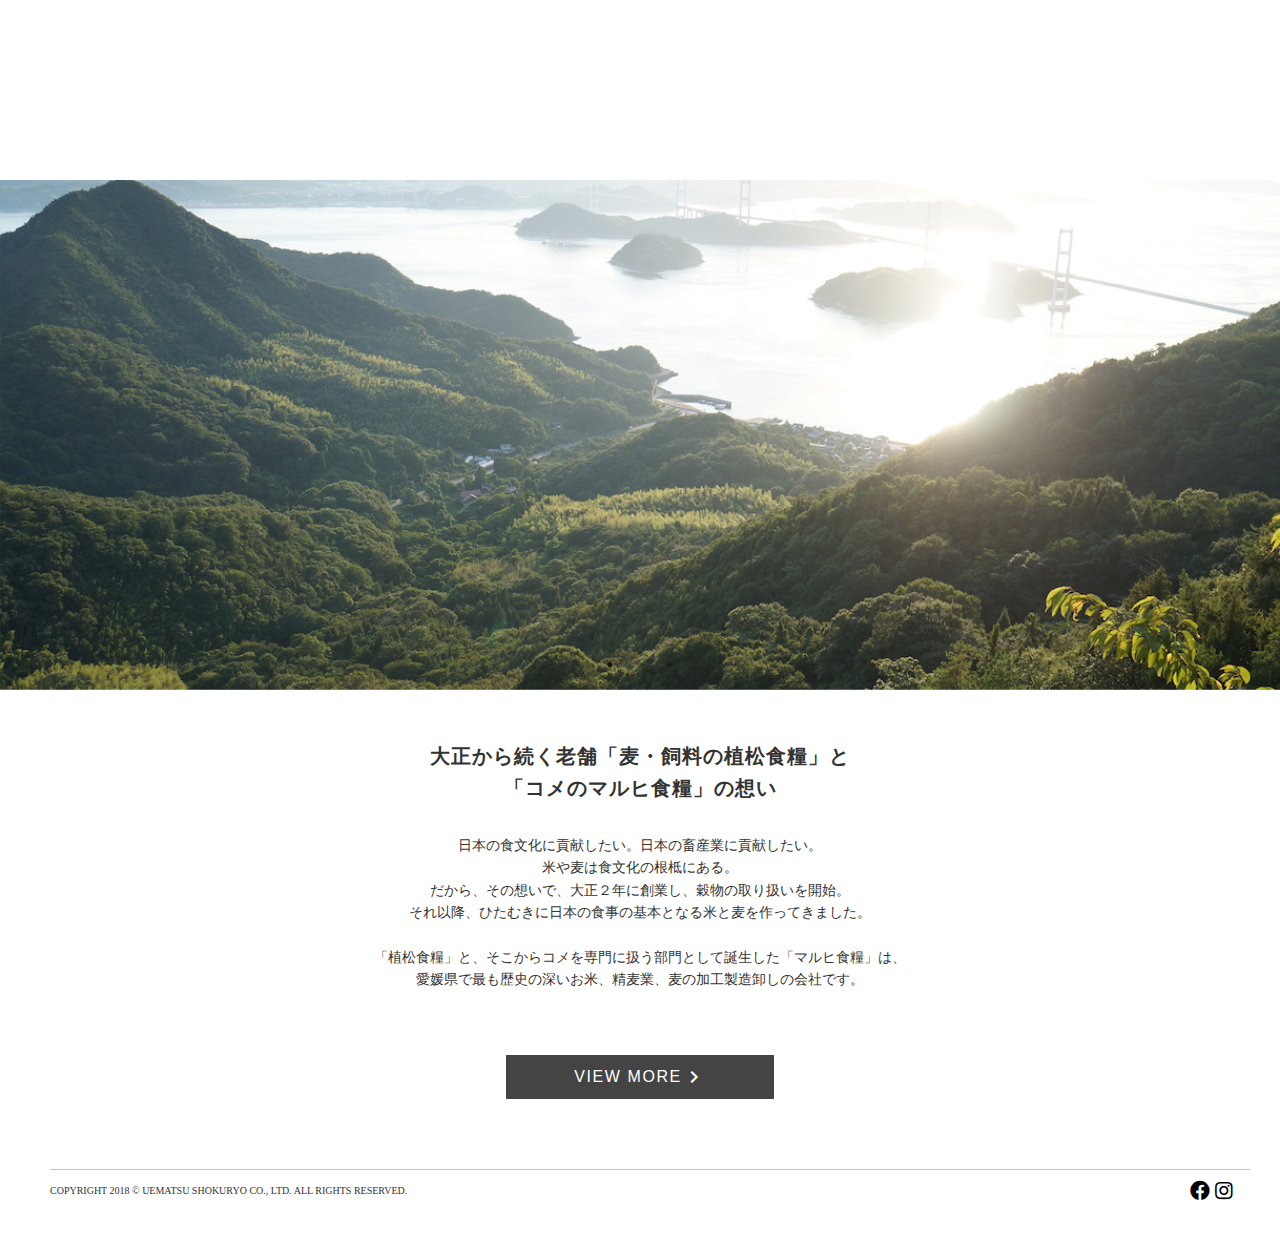
==== index.html @ a01ff2e7 "ue3" ====
<!DOCTYPE html>
<html lang="ja">
<head>
  <meta charset="UTF-8">
  <!-- <meta name="viewport" content="width=device-width, initial-scale=1.0"> -->
  <meta http-equiv="X-UA-Compatible" content="ie=edge">
  <title>植松食糧TOP</title>
  <link rel="stylesheet" href="https://use.fontawesome.com/releases/v5.1.0/css/all.css">
  <link href="https://fonts.googleapis.com/icon?family=Material+Icons" rel="stylesheet">
  <link rel="stylesheet" href="css/slick.css">
  <link rel="stylesheet" href="css/slick-theme.css">
  <link rel="stylesheet" href="css/reset.css">
  <link rel="stylesheet" href="css/style.css">
</head>
<body>
      <header>
        <div class="container">
              <h1>
                    <a href="./index.html"><img src="./img/logo.png" alt="植松食糧ロゴ"></a>
              </h1>
          <nav>
            <a href="./concept.html">コンセプト</a> / <a href="./products.html">製品紹介</a> / <a href="./history.html">ヒストリー</a> /<br><a href="./factory.html">工場紹介</a> / <a href="./access.html">アクセス</a> / <a href="./company.html">会社概要</a> /
            <!-- <br> 問い合わせ / スペシャル / -->
          </nav>
        </div>
  </header>

  <!-- <figure>
    <img src="./img/main01.jpg" alt="植松食糧TOP">
  </figure> -->

  <div class="slider">
    <div class="slide1 slidecommon"></div>
    <div class="slide2 slidecommon"></div>
    <div class="slide3 slidecommon"></div>
  </div>

  <section id="alltext">
    <div class="omoi">
    <h2>
      大正から続く老舗「麦・飼料の植松食糧」と<br>「コメのマルヒ食糧」の想い
    </h2>
    </div>
    <p class="text01">
      日本の食文化に貢献したい。日本の畜産業に貢献したい。<br>
      米や麦は食文化の根柢にある。<br>
      だから、その想いで、大正２年に創業し、穀物の取り扱いを開始。<br>
      それ以降、ひたむきに日本の食事の基本となる米と麦を作ってきました。<br><br>

      「植松食糧」と、そこからコメを専門に扱う部門として誕生した「マルヒ食糧」は、<br>
      愛媛県で最も歴史の深いお米、精麦業、麦の加工製造卸しの会社です。<br>
    </p>
        <p class="btn"><a href="./concept.html">VIEW MORE<i class="material-icons">chevron_right</i></a></p>
  </section>

  <footer>
    <p>COPYRIGHT 2018 &copy; UEMATSU SHOKURYO CO., LTD. ALL RIGHTS RESERVED.</p>
    <nav>
    <ul class="footer-nav-sns">
        <li><a href="#"><i class="fab fa-facebook"></i></a>
        <a href="#"><i class="fab fa-instagram"></i></a></li>
    </ul>
</nav>

  </footer>

  <div id="overlay">
  </div>

  <script src="js/jquery-3.3.1.min.js"></script>
  <script src="js/slick.min.js"></script>
  <script src="js/main.js"></script>


</body>
</html>
---- css/style.css ----
/* 目次作る */


/* 1 Reset --------------------- */

/* 2 Font ---------------------- */
body{
    font-size: 14px;
    line-height: 1.6;
    font-weight: normal;
    color: #333;
    /* 游明朝体 */
    font-family: "游明朝体", "Yu Mincho", YuMincho, "ヒラギノ明朝 Pro", "Hiragino Mincho Pro", "MS P明朝", "MS PMincho", serif;
    background-color: #fff;
}

/* 3 Link ---------------------- */
a:link, a:visited{
    color:#000;
    text-decoration: none;
}
a:hover, a:active{
    color: #ccc;
    text-decoration: none;
}

/* 4 header ---------------------------- */
header{
    width: 100%;
    /* position: relative; /* 相対配置 親の基点 */
    opacity: 0;
  animation-name: fade-in;
  animation-duration: 2s;
  animation-delay: .5s;
  animation-timing-function: ease-out;
  animation-iteration-count: 1;
  animation-fill-mode: forwards;
    /* opacity: 1; */
    overflow: hidden;
    z-index: 2;

}

header .container{
    width: 1140px;
    height: 130px;
    margin: 0 auto;
    margin-left: 150px;
    margin-bottom: 30px;
    /* display: flex; */
}

header h1{
    margin-top: 20px;
    margin-bottom: 30px;
}

header h1 img{
    /* width: 60px; */
    height: auto;
}

header nav{
    font-size: 15px;
    letter-spacing: 1px;
}


/* 5 slider ---------------------- */

.slider{
    width: 100%;
    height: 510px;
    /* position: absolute; */
    /* left: 0;
    top: 200px; */
}

.slick-track{
  height:510px;
}

.slide1{
  background: url(../img/main01.jpg) top center no-repeat;
  background-size: cover; /* 背景画像の拡大縮小 */
}

.slide2{
  background: url(../img/main02.jpg) center center no-repeat;
  background-size: cover; /* 背景画像の拡大縮小 */
}

.slide3{
  background: url(../img/main03.jpg) center center no-repeat;
  background-size: cover; /* 背景画像の拡大縮小 */
}

.slide4{
  background: url(../img/concept_main01.jpg) center center no-repeat;
  background-size: cover; /* 背景画像の拡大縮小 */
}

.slide5{
  background: url(../img/concept_main02.jpg) center center no-repeat;
  background-size: cover; /* 背景画像の拡大縮小 */
}

.slide6{
  background: url(../img/concept_main03.jpg) center center no-repeat;
  background-size: cover; /* 背景画像の拡大縮小 */
}

.slide7{
  background: url(../img/products_main01.jpg) center center no-repeat;
  background-size: cover; /* 背景画像の拡大縮小 */
}

.slide8{
  background: url(../img/products_main02.jpg) center center no-repeat;
  background-size: cover; /* 背景画像の拡大縮小 */
}

.slide9{
  background: url(../img/products_main03.jpg) center center no-repeat;
  background-size: cover; /* 背景画像の拡大縮小 */
}

.slide10{
  background: url(../img/history_main01.jpg) center center no-repeat;
  background-size: cover; /* 背景画像の拡大縮小 */
}

.slide11{
  background: url(../img/history_main02.jpg) center center no-repeat;
  background-size: cover; /* 背景画像の拡大縮小 */
}

.slide12{
  background: url(../img/history_main03.jpg) center center no-repeat;
  background-size: cover; /* 背景画像の拡大縮小 */
}

.slide13{
  background: url(../img/factory_main01.jpg) center center no-repeat;
  background-size: cover; /* 背景画像の拡大縮小 */
}

.slide14{
  background: url(../img/factory_main02.jpg) center center no-repeat;
  background-size: cover; /* 背景画像の拡大縮小 */
}

.slide15{
  background: url(../img/factory_main03.jpg) center center no-repeat;
  background-size: cover; /* 背景画像の拡大縮小 */
}

.slide16{
  background: url(../img/factory_main01.jpg) center center no-repeat;
  background-size: cover; /* 背景画像の拡大縮小 */
}

.slide17{
  background: url(../img/factory_main02.jpg) center center no-repeat;
  background-size: cover; /* 背景画像の拡大縮小 */
}

.slide18{
  background: url(../img/factory_main03.jpg) center center no-repeat;
  background-size: cover; /* 背景画像の拡大縮小 */
}


.slide19{
  background: url(../img/company_main01.jpg) center center no-repeat;
  background-size: cover; /* 背景画像の拡大縮小 */
}

.slide20{
  background: url(../img/company_main02.jpg) center center no-repeat;
  background-size: cover; /* 背景画像の拡大縮小 */
}

.slide21{
  background: url(../img/company_main03.jpg) center center no-repeat;
  background-size: cover; /* 背景画像の拡大縮小 */
}



/*  title ---------------------- */

.title{
    margin-top: 50px;
    font-size: 15px;
    margin-left: 150px;
}

.company_title{
    /* margin-top: 50px; */
    font-size: 15px;
    margin-left: 150px;
}

/*  fade-in ---------------------- */

.fade-in{
    animation-name: fade-in;
    animation-duration: 3s;
    animation-fill-mode: forwards;
    animation-timing-function: ease;
    animation-iteration-count: 1;
}

.fade-in2{
    animation-name: fade-in;
    animation-duration: 7s;
    animation-fill-mode: forwards;
    animation-timing-function: ease;
    animation-iteration-count: 1;
}

@keyframes fade-in {
    0%{
        opacity: 0;
    }
    100%{
        opacity: 1;
    }
}



/* 6 top_text ---------------------- */

#alltext{
    text-align: center;
    margin-top: 50px;
    margin-bottom: 40px;
    clear:both; /* float解除 */

}

#alltext h2{
  font-size: 20px;
  margin-top: 20px;
  margin-bottom: 30px;
  font-weight: bold;
  letter-spacing: 1px;

}

.text01{
      /* 游ゴシック体 */
      font-family: "游ゴシック体", "Yu Gothic", YuGothic, "ヒラギノ角ゴ Pro", "Hiragino Kaku Gothic Pro", "メイリオ", Meiryo, "MS Pゴシック", "MS PGothic", sans-serif;
      margin-bottom: 20px;
}

.btn{
    width: 268px;
    height: 44px;
    margin: 64px auto 0;
    margin-bottom: 70px;
}
.btn a{
    display: block;
    width: 268px;
    height: 44px;
    background-color: rgba(68,68,68,1);
    font-family: 'Montserrat',sans-serif;
    font-size: 16px;
    color: #FFF;
    letter-spacing: 0.1rem;
    line-height: 2.8;
    transition: all 1s ease-out;
}
.btn a:hover{
    background-color: rgba(255,68,68,0.6);
}
.btn a i{
    transform: translate(0,7px);
    transition: all 1s ease-out;
}
.btn a:hover i{
    transform: translate(30px,7px);
}

/* 7 concept ---------------------- */

#concept_container{
  display: flex;
  justify-content: space-between;
}

#concept_ja{
  width: 500px;
  margin-left: 150px;
  margin-right: 100px;
}

#concept_ja h2{
  /* font-weight: bold; */
  font-size: 25px;
  margin-top: 10px;
  margin-bottom: 0px;
}

#concept_ja .midashi{
  margin-bottom: 25px;
  font-weight: bold;
  font-size: 17px;
}

#concept_ja p span{
      display: block;
      /* margin-left: 7em; */
}

#concept_en{
  width: 450px;
  margin-right: 50px;
  font-size: 10px;
}

#concept_en h2{
  font-size: 15px;
  margin-bottom: 10px;
}

#concept_en figure{
  margin-top: 20px;
}

/* 8 products ---------------------- */


#products_container{
      display: flex;
      justify-content: space-between;
      /* width:1000px;
      height: 100%;
      margin: auto; */
    }

#products_uematsu{
      width: 450px;
      margin-left: 150px;
      font-size: 12px;
    }

#products_uematsu h2{
      margin-top: 10px;
      margin-bottom: 10px;
      font-weight: bold;
}

#products_uematsu ul li{
      margin-left: 1em;
}


#products_uematsu ul li span{
      display: block;
      margin-left: 5em;
}

#products_uematsu ul li span.shokuyo{
      /* display: block; */
      margin-left: 8em;
}

#products_maruhi{
      width: 450px;
      margin-right: 100px;
      font-size: 12px;
      border-left: 1px #c3c4c5 solid;
      padding-left: 70px;
    }

#products_maruhi h2{
  margin-top: 10px;
  margin-bottom: 10px;
  font-weight: bold;
}

#products_maruhi ul li{
      margin-left: 1em;
}


#products_maruhi ul li span{
      display: block;
      margin-left: 5em;
}


    /* 9 history ---------------------- */

#history{
    text-align: center;
    margin-top: 50px;
    margin-bottom: 100px;
    clear:both; /* float解除 */

}

#history h2{
  font-size: 20px;
  margin-top: 20px;
  margin-bottom: 20px;
  font-weight: bold;
  letter-spacing: 5px;
}

#history dl{
    margin-left: 100px;
    margin-right: 100px;
    margin-bottom: 100px;
    border-top: 1px solid #ccc;
    letter-spacing: 0.5px;
    }

#history dt{
  float: left;
  clear: left;
  font-weight: bold;
  margin-right: 0.5em;
  margin-top: 10px;
  margin-bottom: 10px;
  width: 120px;
  padding: 10px 10px 0 10px;
  /* border-bottom: 1px solid #ccc; */
}

#history dd{
  float: left ;
  margin-left: 60px ;
  margin-top: 10px;
  margin-bottom: 10px;
  margin-right: 0.5em;
  text-align: left;
  padding: 10px 10px 0 10px;
}

/* 8 factory ---------------------- */



#factory{
      width: 450px;
      margin-left: 150px;
      font-size: 12px;
    }

#factory h2{
      margin-top: 10px;
      margin-bottom: 10px;
      font-weight: bold;
}

#factory .factorytext{
      margin-top: 20px;
}


/* 9 company ---------------------- */


#company_container{
      display: flex;
      justify-content: space-between;
    }

#company_information{
      width: 450px;
      margin-left: 150px;
      font-size: 12px;
      margin-right: 40px;
    }

#company_information .company_title{
      /* margin-top: 50px; */
      font-size: 15px;
      margin-left: 0;
}

#company_information h2{
      margin-top: 10px;
      margin-bottom: 10px;
      font-weight: bold;
}

#company_information ul li{
      margin-left: 1em;
}


#company_information ul li span{
      display: block;
      margin-left: 7em;
}


#company_saiyo{
      width: 450px;
      margin-right: 100px;
      font-size: 12px;
      border-left: 1px #c3c4c5 solid;
      padding-left: 70px;

    }

#company_saiyo .company_title{
      /* margin-top: 50px; */
      font-size: 15px;
      margin-left: 0;
    }

#company_saiyo h2{
  margin-top: 10px;
  margin-bottom: 10px;
  font-weight: bold;
}

/*  footer ---------------------- */

.googlemap{
    width: 100%;
    height: 510px;
    left: 0;
    top: 200px;
}

.googlemap iframe{
  width: 100%;
  height: 510px;

}

/*  footer ---------------------- */

footer{
    align-items: center;
    font-size: 10px;
    border-top: 1px solid ;
    border-color:#c3c4c5;
    padding-top: 5px;
    display: flex;
      justify-content:space-between;
    margin-top: 50px;
    margin-left: 50px;
    margin-right: 30px;
    margin-bottom: 30px;


}

.footer-nav-sns{
    font-size: 20px;
    width: 60px;
    margin: 0 auto;
    display: flex;
    justify-content: space-between;
}
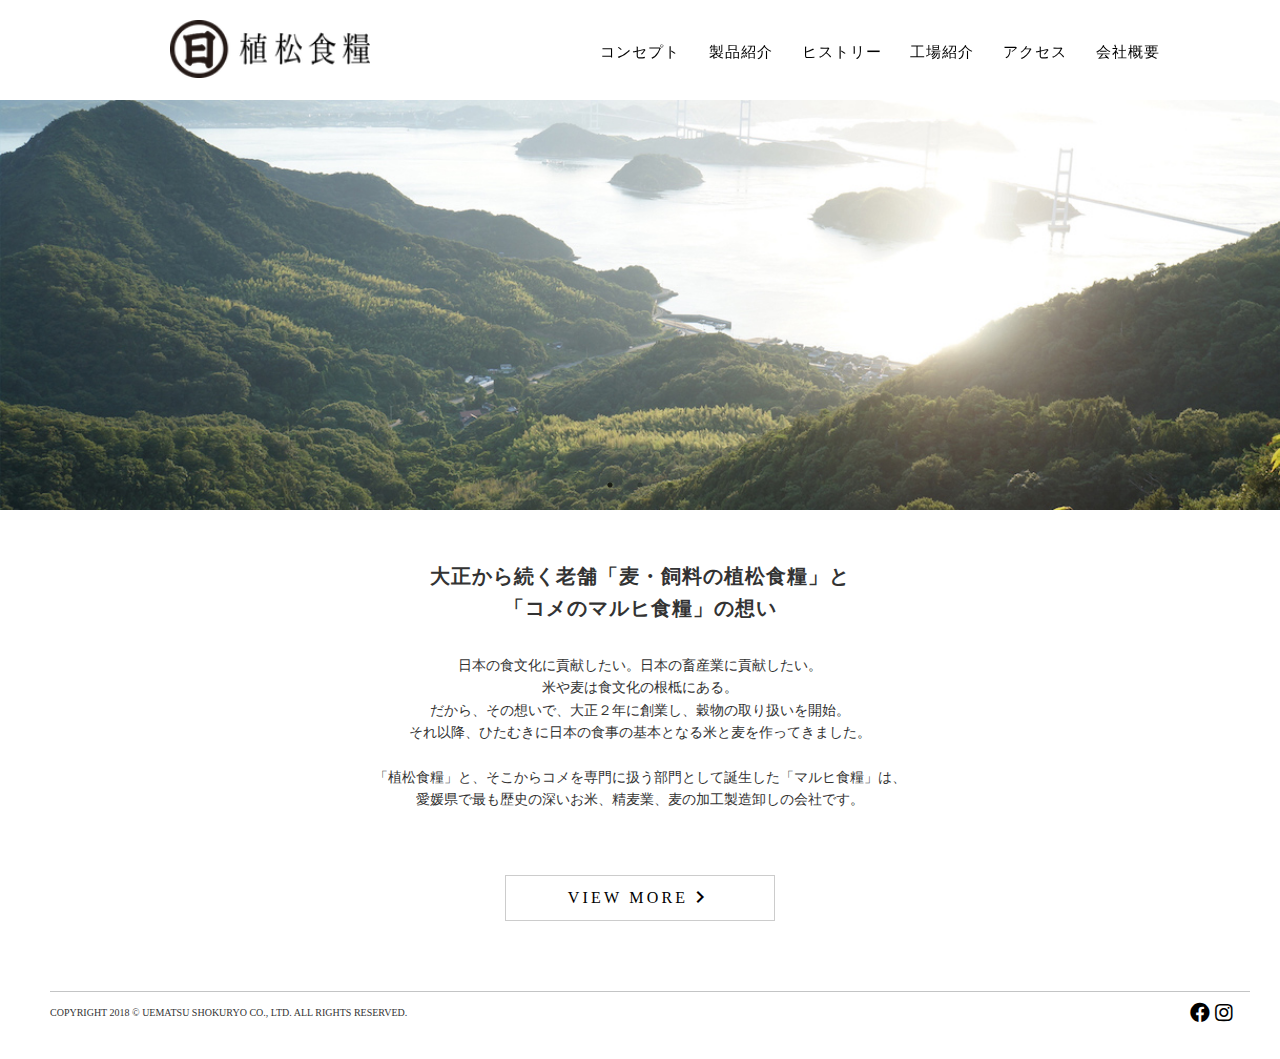
==== commit a82f67bb: "su" ====
--- a/index.html
+++ b/index.html
@@ -13,17 +13,56 @@
   <link rel="stylesheet" href="css/style.css">
 </head>
 <body>
-      <header>
+
+  <!-- loader -->
+<!-- <div class="loader-cotainer">
+    <div class="sk-circle">
+      <div class="sk-circle1 sk-child"></div>
+      <div class="sk-circle2 sk-child"></div>
+      <div class="sk-circle3 sk-child"></div>
+      <div class="sk-circle4 sk-child"></div>
+      <div class="sk-circle5 sk-child"></div>
+      <div class="sk-circle6 sk-child"></div>
+      <div class="sk-circle7 sk-child"></div>
+      <div class="sk-circle8 sk-child"></div>
+      <div class="sk-circle9 sk-child"></div>
+      <div class="sk-circle10 sk-child"></div>
+      <div class="sk-circle11 sk-child"></div>
+      <div class="sk-circle12 sk-child"></div>
+    </div>
+</div> -->
+
+<!-- loader -->
+
+      <!-- <header>
         <div class="container">
               <h1>
                     <a href="./index.html"><img src="./img/logo.png" alt="植松食糧ロゴ"></a>
               </h1>
           <nav>
             <a href="./concept.html">コンセプト</a> / <a href="./products.html">製品紹介</a> / <a href="./history.html">ヒストリー</a> /<br><a href="./factory.html">工場紹介</a> / <a href="./access.html">アクセス</a> / <a href="./company.html">会社概要</a> /
-            <!-- <br> 問い合わせ / スペシャル / -->
           </nav>
         </div>
-  </header>
+  </header> -->
+
+  <header>
+        <nav>
+          <div class="container">
+          <h1>
+            <a href="./index.html"><img src="./img/logo.png" alt="植松食糧ロゴ"></a>
+          </h1>
+          <ul>
+            <li><a href="./concept.html">コンセプト</a></li>
+            <li><a href="./products.html">製品紹介</a></li>
+            <li><a href="./history.html">ヒストリー</a></li>
+            <li><a href="./factory.html">工場紹介</a></li>
+            <li><a href="./access.html">アクセス</a></li>
+            <li><a href="./company.html">会社概要</a></li>
+          </ul>
+        <!-- <br> 問い合わせ / スペシャル / -->
+        </div>
+      </nav>
+</header>
 
   <!-- <figure>
     <img src="./img/main01.jpg" alt="植松食糧TOP">
@@ -36,11 +75,9 @@
   </div>
 
   <section id="alltext">
-    <div class="omoi">
     <h2>
       大正から続く老舗「麦・飼料の植松食糧」と<br>「コメのマルヒ食糧」の想い
     </h2>
-    </div>
     <p class="text01">
       日本の食文化に貢献したい。日本の畜産業に貢献したい。<br>
       米や麦は食文化の根柢にある。<br>
@@ -52,6 +89,28 @@
     </p>
         <p class="btn"><a href="./concept.html">VIEW MORE<i class="material-icons">chevron_right</i></a></p>
   </section>
+
+
+  <!-- <div class="container">
+    <ul>
+      <li>
+        <figure>
+          <img src="./img/pickup01.jpg" alt="">
+        </figure>
+      </li>
+      <li>
+        <figure>
+          <img src="./img/pickup02.jpg" alt="">
+        </figure>
+      </li>
+      <li>
+        <figure>
+          <img src="./img/pickup03.jpg" alt="">
+        </figure>
+      </li>
+    </ul>
+
+  </div> -->
 
   <footer>
     <p>COPYRIGHT 2018 &copy; UEMATSU SHOKURYO CO., LTD. ALL RIGHTS RESERVED.</p>
--- a/css/style.css
+++ b/css/style.css
@@ -27,8 +27,13 @@
 /* 4 header ---------------------------- */
 header{
     width: 100%;
+    height: 100px;
+    position: fixed;
+    z-index: 3;
+    background: rgba(255, 255, 255, 0.5);
+
     /* position: relative; /* 相対配置 親の基点 */
-    opacity: 0;
+    /* opacity: 0;
   animation-name: fade-in;
   animation-duration: 2s;
   animation-delay: .5s;
@@ -36,33 +41,69 @@
   animation-iteration-count: 1;
   animation-fill-mode: forwards;
     /* opacity: 1; */
-    overflow: hidden;
-    z-index: 2;
+    /* overflow: hidden;
+    z-index: 2; */
 
 }
 
 header .container{
-    width: 1140px;
-    height: 130px;
+    width: 1240px;
+    height: 100px;
     margin: 0 auto;
-    margin-left: 150px;
-    margin-bottom: 30px;
-    /* display: flex; */
-}
-
-header h1{
+    display: flex;
+}
+
+header nav .container h1{
     margin-top: 20px;
     margin-bottom: 30px;
-}
-
-header h1 img{
-    /* width: 60px; */
+    margin-left: 150px
+}
+
+header nav .container h1:hover{
+    opacity: 0.5;
+    transition: all 0.5s ease-out;
+    transition: all 0.5s ease-in;
+}
+
+header nav .container h1 img{
+    width: 200px;
     height: auto;
 }
 
-header nav{
+header nav .container ul{
+    width: 560px;
+    height: 64px;
     font-size: 15px;
     letter-spacing: 1px;
+    display: flex;
+    justify-content: space-between;
+    margin-left: auto;
+    margin-top: 40px;
+    padding: 0 100px;
+}
+
+header nav ul li a{
+  transition: all 0.5s ease-out;
+}
+
+header nav ul li.current a{
+    box-sizing: border-box; /* padding と borderがwidthとheightに含まれる */
+    border-bottom: 2px #CCC solid;
+    color: #CCC;
+}
+
+
+
+    /* opacity: 0; */
+  /* animation-name: fade-in;
+  animation-duration: 2s;
+  animation-delay: .5s;
+  animation-timing-function: ease-out;
+  animation-iteration-count: 1;
+  animation-fill-mode: forwards; */
+    /* opacity: 1; */
+    /* overflow: hidden;
+    z-index: 2; */
 }
 
 
@@ -71,6 +112,21 @@
 .slider{
     width: 100%;
     height: 510px;
+    overflow: hidden;
+    position: relative;
+    opacity: 0;
+    animation-name: fade-in;
+    animation-duration: 2s;
+    animation-delay: .5s;
+    animation-timing-function: ease-out;
+    animation-iteration-count: 1;
+    animation-fill-mode: forwards;
+    /* opacity: 1; */
+    overflow: hidden;
+    z-index: 2;
+    top: 100px;
+
+
     /* position: absolute; */
     /* left: 0;
     top: 200px; */
@@ -78,6 +134,9 @@
 
 .slick-track{
   height:510px;
+  top: 100px;
+  z-index: 2;
+
 }
 
 .slide1{
@@ -186,6 +245,139 @@
   background-size: cover; /* 背景画像の拡大縮小 */
 }
 
+
+
+/* loader ------------------------------*/
+/* .loader-cotainer{
+    width: 40px;
+    height: 40px;
+    position: absolute;
+    left: calc(50% - 20px);
+    top: 400px;
+    z-index: 1;
+}
+.sk-circle {
+  margin: 0 auto;
+  width: 40px;
+  height: 40px;
+  position: relative;
+}
+.sk-circle .sk-child {
+  width: 100%;
+  height: 100%;
+  position: absolute;
+  left: 0;
+  top: 0;
+}
+.sk-circle .sk-child:before {
+  content: '';
+  display: block;
+  margin: 0 auto;
+  width: 15%;
+  height: 15%;
+  background-color: #333;
+  border-radius: 100%;
+  -webkit-animation: sk-circleBounceDelay 1.2s infinite ease-in-out both;
+          animation: sk-circleBounceDelay 1.2s infinite ease-in-out both;
+}
+.sk-circle .sk-circle2 {
+  -webkit-transform: rotate(30deg);
+      -ms-transform: rotate(30deg);
+          transform: rotate(30deg); }
+.sk-circle .sk-circle3 {
+  -webkit-transform: rotate(60deg);
+      -ms-transform: rotate(60deg);
+          transform: rotate(60deg); }
+.sk-circle .sk-circle4 {
+  -webkit-transform: rotate(90deg);
+      -ms-transform: rotate(90deg);
+          transform: rotate(90deg); }
+.sk-circle .sk-circle5 {
+  -webkit-transform: rotate(120deg);
+      -ms-transform: rotate(120deg);
+          transform: rotate(120deg); }
+.sk-circle .sk-circle6 {
+  -webkit-transform: rotate(150deg);
+      -ms-transform: rotate(150deg);
+          transform: rotate(150deg); }
+.sk-circle .sk-circle7 {
+  -webkit-transform: rotate(180deg);
+      -ms-transform: rotate(180deg);
+          transform: rotate(180deg); }
+.sk-circle .sk-circle8 {
+  -webkit-transform: rotate(210deg);
+      -ms-transform: rotate(210deg);
+          transform: rotate(210deg); }
+.sk-circle .sk-circle9 {
+  -webkit-transform: rotate(240deg);
+      -ms-transform: rotate(240deg);
+          transform: rotate(240deg); }
+.sk-circle .sk-circle10 {
+  -webkit-transform: rotate(270deg);
+      -ms-transform: rotate(270deg);
+          transform: rotate(270deg); }
+.sk-circle .sk-circle11 {
+  -webkit-transform: rotate(300deg);
+      -ms-transform: rotate(300deg);
+          transform: rotate(300deg); }
+.sk-circle .sk-circle12 {
+  -webkit-transform: rotate(330deg);
+      -ms-transform: rotate(330deg);
+          transform: rotate(330deg); }
+.sk-circle .sk-circle2:before {
+  -webkit-animation-delay: -1.1s;
+          animation-delay: -1.1s; }
+.sk-circle .sk-circle3:before {
+  -webkit-animation-delay: -1s;
+          animation-delay: -1s; }
+.sk-circle .sk-circle4:before {
+  -webkit-animation-delay: -0.9s;
+          animation-delay: -0.9s; }
+.sk-circle .sk-circle5:before {
+  -webkit-animation-delay: -0.8s;
+          animation-delay: -0.8s; }
+.sk-circle .sk-circle6:before {
+  -webkit-animation-delay: -0.7s;
+          animation-delay: -0.7s; }
+.sk-circle .sk-circle7:before {
+  -webkit-animation-delay: -0.6s;
+          animation-delay: -0.6s; }
+.sk-circle .sk-circle8:before {
+  -webkit-animation-delay: -0.5s;
+          animation-delay: -0.5s; }
+.sk-circle .sk-circle9:before {
+  -webkit-animation-delay: -0.4s;
+          animation-delay: -0.4s; }
+.sk-circle .sk-circle10:before {
+  -webkit-animation-delay: -0.3s;
+          animation-delay: -0.3s; }
+.sk-circle .sk-circle11:before {
+  -webkit-animation-delay: -0.2s;
+          animation-delay: -0.2s; }
+.sk-circle .sk-circle12:before {
+  -webkit-animation-delay: -0.1s;
+          animation-delay: -0.1s; }
+
+@-webkit-keyframes sk-circleBounceDelay {
+  0%, 80%, 100% {
+    -webkit-transform: scale(0);
+            transform: scale(0);
+  } 40% {
+    -webkit-transform: scale(1);
+            transform: scale(1);
+  }
+}
+
+@keyframes sk-circleBounceDelay {
+  0%, 80%, 100% {
+    -webkit-transform: scale(0);
+            transform: scale(0);
+  } 40% {
+    -webkit-transform: scale(1);
+            transform: scale(1);
+  }
+}
+ */
 
 
 /*  title ---------------------- */
@@ -202,41 +394,14 @@
     margin-left: 150px;
 }
 
-/*  fade-in ---------------------- */
-
-.fade-in{
-    animation-name: fade-in;
-    animation-duration: 3s;
-    animation-fill-mode: forwards;
-    animation-timing-function: ease;
-    animation-iteration-count: 1;
-}
-
-.fade-in2{
-    animation-name: fade-in;
-    animation-duration: 7s;
-    animation-fill-mode: forwards;
-    animation-timing-function: ease;
-    animation-iteration-count: 1;
-}
-
-@keyframes fade-in {
-    0%{
-        opacity: 0;
-    }
-    100%{
-        opacity: 1;
-    }
-}
-
-
 
 /* 6 top_text ---------------------- */
 
 #alltext{
     text-align: center;
+    margin: auto;
     margin-top: 50px;
-    margin-bottom: 40px;
+    margin-bottom: 0px;
     clear:both; /* float解除 */
 
 }
@@ -253,7 +418,6 @@
 .text01{
       /* 游ゴシック体 */
       font-family: "游ゴシック体", "Yu Gothic", YuGothic, "ヒラギノ角ゴ Pro", "Hiragino Kaku Gothic Pro", "メイリオ", Meiryo, "MS Pゴシック", "MS PGothic", sans-serif;
-      margin-bottom: 20px;
 }
 
 .btn{
@@ -261,21 +425,29 @@
     height: 44px;
     margin: 64px auto 0;
     margin-bottom: 70px;
-}
+    border: 1px solid #ccc;
+}
+
+.btn .material-icons{
+  transform: translateY(0.375rem);
+
+}
+
+
 .btn a{
     display: block;
     width: 268px;
     height: 44px;
-    background-color: rgba(68,68,68,1);
-    font-family: 'Montserrat',sans-serif;
+    background-color: rgba(255,255,255,1);
+    /* font-family: 'Montserrat',sans-serif; */
     font-size: 16px;
-    color: #FFF;
-    letter-spacing: 0.1rem;
+    /* color: #FFF; */
+    letter-spacing: 0.2rem;
     line-height: 2.8;
     transition: all 1s ease-out;
 }
 .btn a:hover{
-    background-color: rgba(255,68,68,0.6);
+    background-color: rgba(255,255,255,0.6);
 }
 .btn a i{
     transform: translate(0,7px);
@@ -284,6 +456,15 @@
 .btn a:hover i{
     transform: translate(30px,7px);
 }
+
+
+#container{
+  display: flex;
+  justify-content: space-between;
+
+}
+
+
 
 /* 7 concept ---------------------- */
 
@@ -296,6 +477,7 @@
   width: 500px;
   margin-left: 150px;
   margin-right: 100px;
+
 }
 
 #concept_ja h2{
@@ -345,7 +527,7 @@
 #products_uematsu{
       width: 450px;
       margin-left: 150px;
-      font-size: 12px;
+      /* font-size: 12px; */
     }
 
 #products_uematsu h2{
@@ -372,7 +554,7 @@
 #products_maruhi{
       width: 450px;
       margin-right: 100px;
-      font-size: 12px;
+      /* font-size: 12px; */
       border-left: 1px #c3c4c5 solid;
       padding-left: 70px;
     }
@@ -397,14 +579,17 @@
     /* 9 history ---------------------- */
 
 #history{
+    width: 1140px;
+    margin: 0 auto;
     text-align: center;
     margin-top: 50px;
     margin-bottom: 100px;
     clear:both; /* float解除 */
-
+    /* opacity: 0; */
 }
 
 #history h2{
+  text-align: center;
   font-size: 20px;
   margin-top: 20px;
   margin-bottom: 20px;
@@ -444,12 +629,10 @@
 
 /* 8 factory ---------------------- */
 
-
-
 #factory{
       width: 450px;
       margin-left: 150px;
-      font-size: 12px;
+      /* font-size: 12px; */
     }
 
 #factory h2{
@@ -463,6 +646,29 @@
 }
 
 
+/* 8 ACCESS ---------------------- */
+
+
+
+#access{
+      width: 450px;
+      margin-left: 150px;
+      /* font-size: 12px; */
+    }
+
+#access h2{
+      margin-top: 10px;
+      margin-bottom: 10px;
+      font-weight: bold;
+}
+#access ul li span{
+  display: block;
+  /* margin-left: 5em; */
+
+}
+
+
+
 /* 9 company ---------------------- */
 
 
@@ -474,7 +680,7 @@
 #company_information{
       width: 450px;
       margin-left: 150px;
-      font-size: 12px;
+      /* font-size: 12px; */
       margin-right: 40px;
     }
 
@@ -504,7 +710,7 @@
 #company_saiyo{
       width: 450px;
       margin-right: 100px;
-      font-size: 12px;
+      /* font-size: 12px; */
       border-left: 1px #c3c4c5 solid;
       padding-left: 70px;
 
@@ -562,3 +768,30 @@
     display: flex;
     justify-content: space-between;
 }
+
+/*  fade-in ---------------------- */
+
+.fade-in{
+    animation-name: fade-in;
+    animation-duration: 3s;
+    animation-fill-mode: forwards;
+    animation-timing-function: ease;
+    animation-iteration-count: 1;
+}
+
+.fade-in2{
+    animation-name: fade-in;
+    animation-duration: 5s;
+    animation-fill-mode: forwards;
+    animation-timing-function: ease;
+    animation-iteration-count: 1;
+}
+
+@keyframes fade-in {
+    0%{
+        opacity: 0;
+    }
+    100%{
+        opacity: 1;
+    }
+}
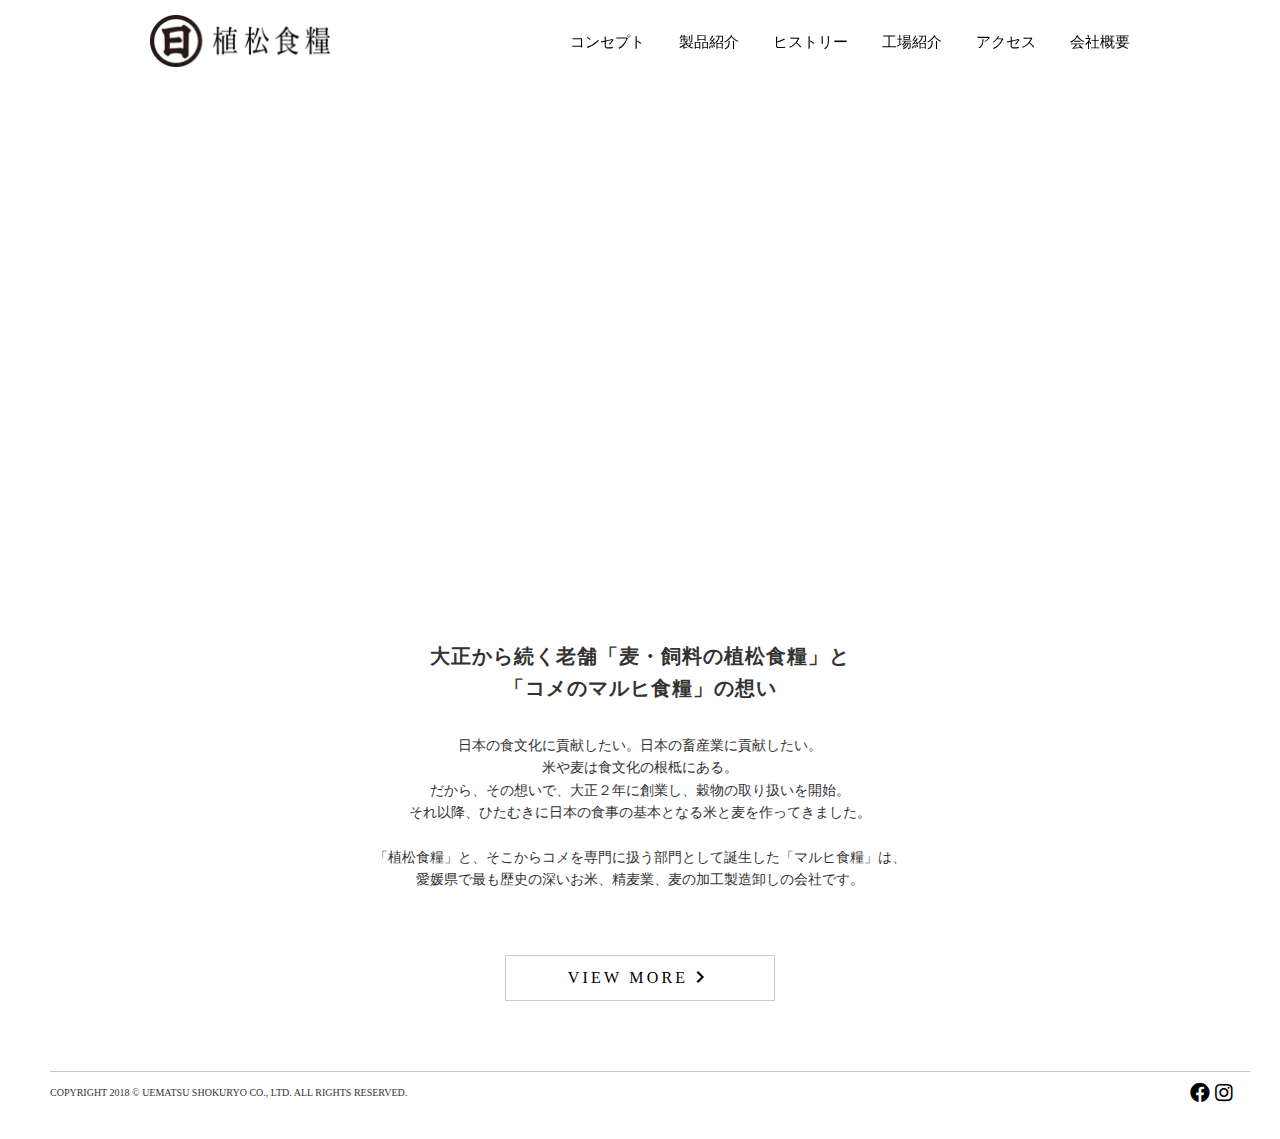
==== commit 9b0510a2: "su" ====
--- a/index.html
+++ b/index.html
@@ -4,7 +4,7 @@
   <meta charset="UTF-8">
   <!-- <meta name="viewport" content="width=device-width, initial-scale=1.0"> -->
   <meta http-equiv="X-UA-Compatible" content="ie=edge">
-  <title>植松食糧TOP</title>
+  <title>植松食糧トップ</title>
   <link rel="stylesheet" href="https://use.fontawesome.com/releases/v5.1.0/css/all.css">
   <link href="https://fonts.googleapis.com/icon?family=Material+Icons" rel="stylesheet">
   <link rel="stylesheet" href="css/slick.css">
--- a/css/style.css
+++ b/css/style.css
@@ -27,8 +27,10 @@
 /* 4 header ---------------------------- */
 header{
     width: 100%;
-    height: 100px;
+    /* max-width: 1240px; */
+    height: 80px;
     position: fixed;
+    top:0;
     z-index: 3;
     background: rgba(255, 255, 255, 0.5);
 
@@ -47,16 +49,23 @@
 }
 
 header .container{
-    width: 1240px;
-    height: 100px;
+    width: 1240  px;
+    height: 80px;
     margin: 0 auto;
     display: flex;
 }
 
+header nav{
+    width: 100%;
+    position: relative;
+}
+
 header nav .container h1{
-    margin-top: 20px;
-    margin-bottom: 30px;
-    margin-left: 150px
+    margin-top: 15px;
+    margin-bottom: 15px;
+    /* margin-left: 150px; */
+    position: absolute;
+    left: 150px;
 }
 
 header nav .container h1:hover{
@@ -66,20 +75,22 @@
 }
 
 header nav .container h1 img{
-    width: 200px;
+    width: 180px;
     height: auto;
 }
 
 header nav .container ul{
     width: 560px;
     height: 64px;
-    font-size: 15px;
+    font-size: 15px;s
     letter-spacing: 1px;
     display: flex;
     justify-content: space-between;
     margin-left: auto;
-    margin-top: 40px;
+    margin-top: 30px;
     padding: 0 100px;
+    position: absolute;
+    right: 50px;
 }
 
 header nav ul li a{
@@ -104,7 +115,7 @@
     /* opacity: 1; */
     /* overflow: hidden;
     z-index: 2; */
-}
+
 
 
 /* 5 slider ---------------------- */
@@ -112,6 +123,9 @@
 .slider{
     width: 100%;
     height: 510px;
+    /* padding-bottom: 400px;
+    padding-top: 100px; */
+    margin-top: 80px;
     overflow: hidden;
     position: relative;
     opacity: 0;
@@ -122,11 +136,8 @@
     animation-iteration-count: 1;
     animation-fill-mode: forwards;
     /* opacity: 1; */
-    overflow: hidden;
     z-index: 2;
-    top: 100px;
-
-
+    /* top: 100px; */
     /* position: absolute; */
     /* left: 0;
     top: 200px; */
@@ -134,9 +145,8 @@
 
 .slick-track{
   height:510px;
-  top: 100px;
   z-index: 2;
-
+  /* top: 100px; */
 }
 
 .slide1{
@@ -734,7 +744,9 @@
     width: 100%;
     height: 510px;
     left: 0;
-    top: 200px;
+    top: 500px;
+    margin-top: 80px;
+
 }
 
 .googlemap iframe{
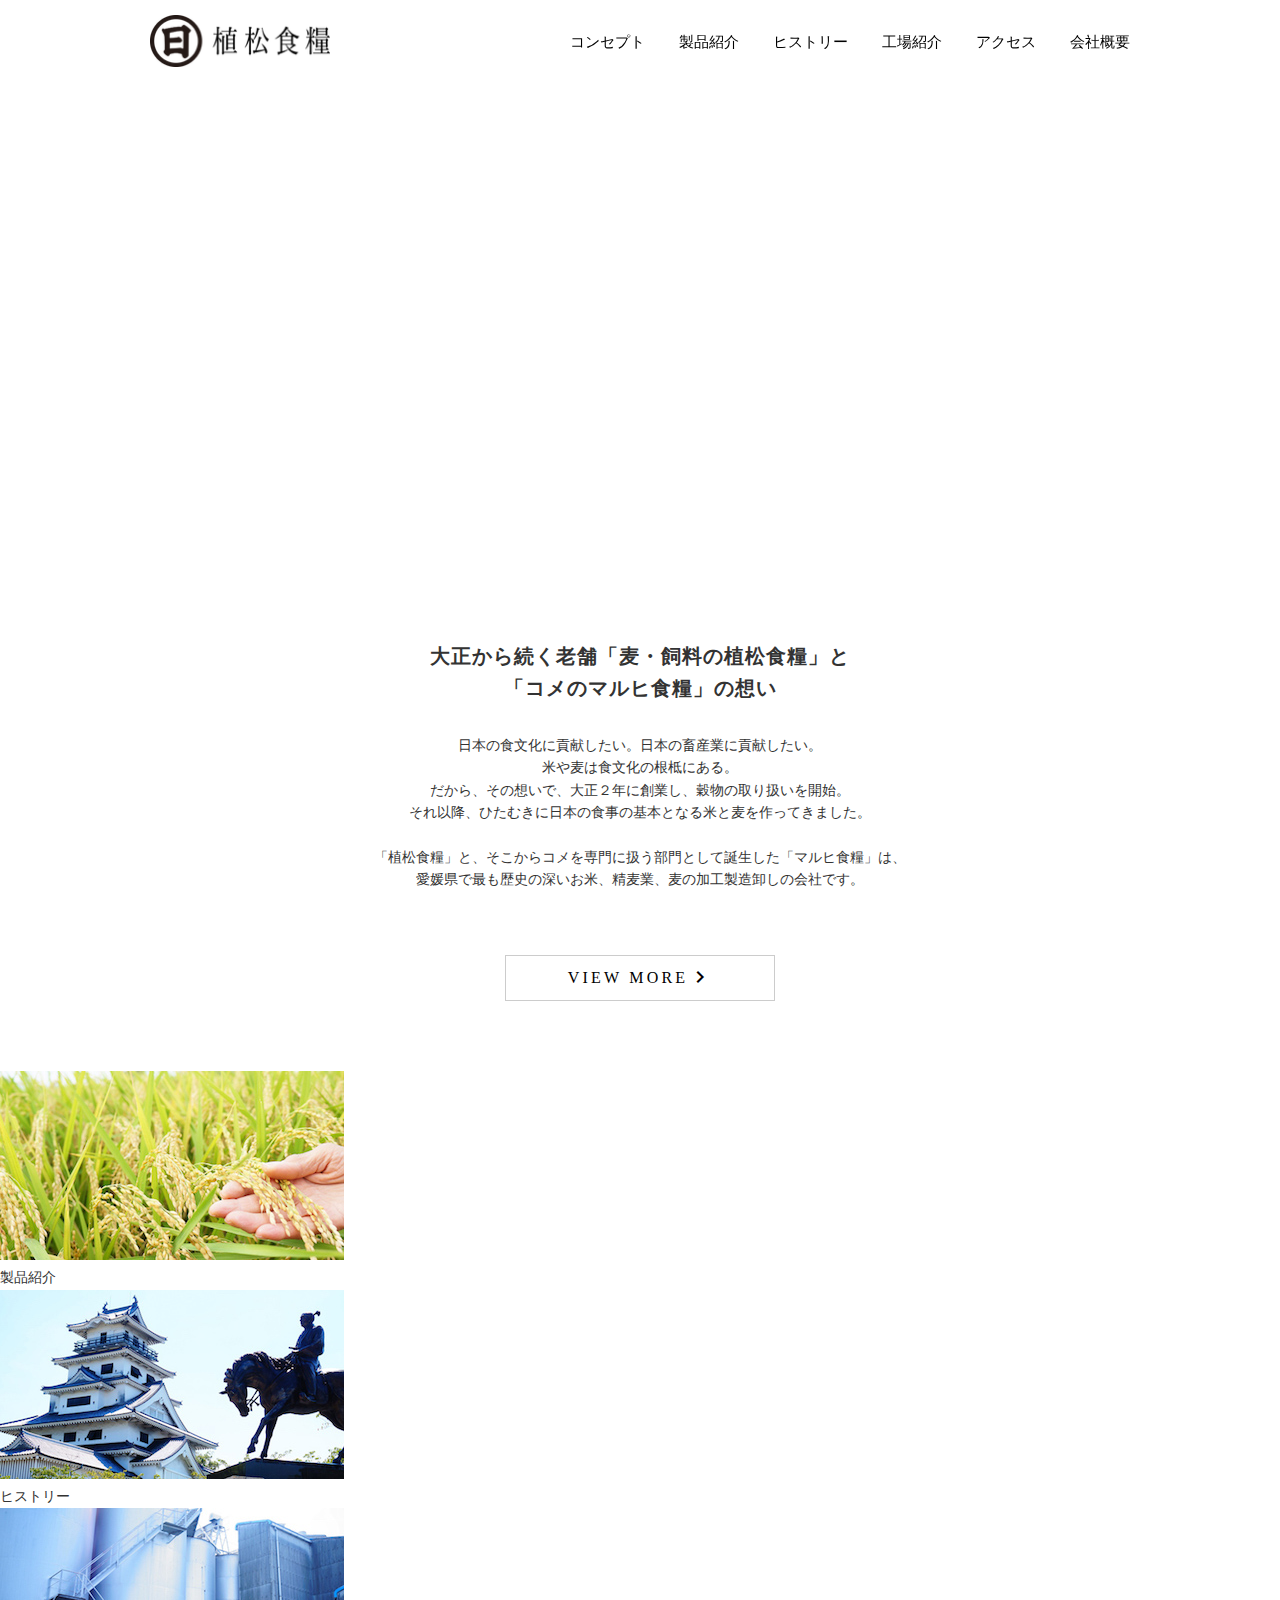
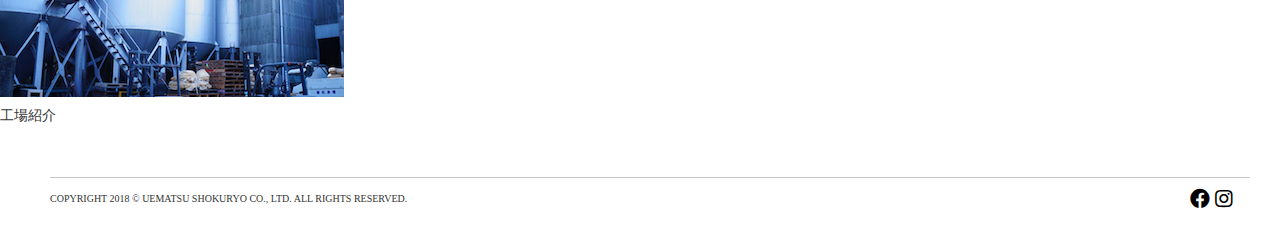
==== commit c4cc5ed1: "su" ====
--- a/index.html
+++ b/index.html
@@ -91,26 +91,26 @@
   </section>
 
 
-  <!-- <div class="container">
-    <ul>
-      <li>
+   <div class="container_topunder">
+      <section>
         <figure>
           <img src="./img/pickup01.jpg" alt="">
         </figure>
-      </li>
-      <li>
+        <h3>製品紹介</h3>
+      </section>
+      <section>
         <figure>
           <img src="./img/pickup02.jpg" alt="">
         </figure>
-      </li>
-      <li>
+        <h3>ヒストリー</h3>
+      </section>
+      <section>
         <figure>
           <img src="./img/pickup03.jpg" alt="">
         </figure>
-      </li>
-    </ul>
-
-  </div> -->
+        <h3>工場紹介</h3>
+      </section>
+  </div>
 
   <footer>
     <p>COPYRIGHT 2018 &copy; UEMATSU SHOKURYO CO., LTD. ALL RIGHTS RESERVED.</p>
--- a/css/style.css
+++ b/css/style.css
@@ -71,7 +71,6 @@
 header nav .container h1:hover{
     opacity: 0.5;
     transition: all 0.5s ease-out;
-    transition: all 0.5s ease-in;
 }
 
 header nav .container h1 img{
@@ -468,11 +467,12 @@
 }
 
 
-#container{
+#container_topunder{
   display: flex;
   justify-content: space-between;
 
 }
+
 
 
 
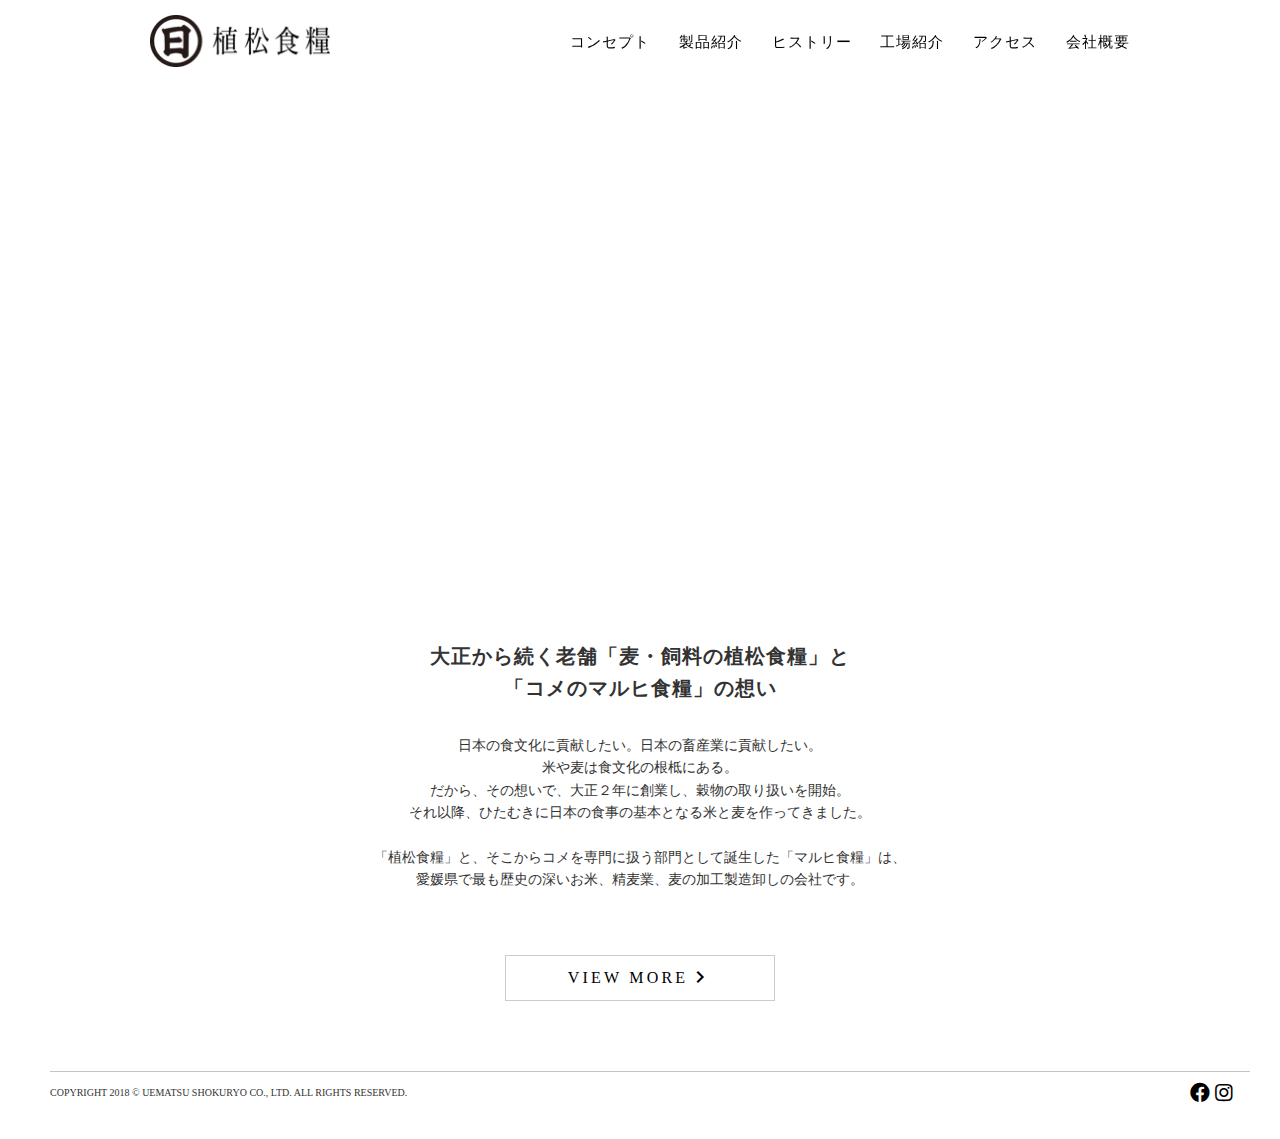
==== commit 53aa73ae: "su" ====
--- a/index.html
+++ b/index.html
@@ -90,28 +90,31 @@
         <p class="btn"><a href="./concept.html">VIEW MORE<i class="material-icons">chevron_right</i></a></p>
   </section>
 
-
+<!--
    <div class="container_topunder">
-      <section>
-        <figure>
-          <img src="./img/pickup01.jpg" alt="">
-        </figure>
+      <section id="pick_products">
+        <div class="pick_bg"></div>
         <h3>製品紹介</h3>
       </section>
-      <section>
-        <figure>
-          <img src="./img/pickup02.jpg" alt="">
-        </figure>
+      <section id="pick_history">
+        <div class="pick_bg"></div>
         <h3>ヒストリー</h3>
       </section>
-      <section>
-        <figure>
-          <img src="./img/pickup03.jpg" alt="">
-        </figure>
+      <section id="pick_factory">
+        <div class="pick_bg"></div>
         <h3>工場紹介</h3>
       </section>
   </div>
 
+  <div class="footer_logo">
+    <figure>
+      <img src="./img/campanylogo.png" alt="">
+    </figure>
+    <p>〒794-0041　愛媛県今治市松本町5丁目1番20号<br>
+    電話番号　(0898)32-5590<br>
+  </p>
+  </div> -->
+  
   <footer>
     <p>COPYRIGHT 2018 &copy; UEMATSU SHOKURYO CO., LTD. ALL RIGHTS RESERVED.</p>
     <nav>
--- a/css/style.css
+++ b/css/style.css
@@ -49,7 +49,7 @@
 }
 
 header .container{
-    width: 1240  px;
+    width: 1240px;
     height: 80px;
     margin: 0 auto;
     display: flex;
@@ -81,7 +81,7 @@
 header nav .container ul{
     width: 560px;
     height: 64px;
-    font-size: 15px;s
+    font-size: 15px;
     letter-spacing: 1px;
     display: flex;
     justify-content: space-between;
@@ -467,14 +467,94 @@
 }
 
 
-#container_topunder{
+.container_topunder{
   display: flex;
   justify-content: space-between;
-
-}
-
-
-
+  width: 1200px;
+  height: 200px;
+  margin-left: 150px;
+  margin-right: 150px;
+  margin: 0 auto;
+  border-top: 1px solid #c3c4c5;
+  padding-top: 80px;
+  padding-bottom: 100px;
+  opacity: 1;
+}
+
+.fade-in{
+    animation-name: fade-in;
+    animation-duration: 1s;
+    animation-fill-mode: forwards;
+    animation-timing-function: ease;
+    animation-iteration-count: 1;
+}
+@keyframes fade-in {
+    0%{
+        opacity: 0;
+    }
+    100%{
+        opacity: 1;
+    }
+}
+
+#pick_products{
+  animation-delay: 0.5s;
+}
+
+#pick_products .pick_bg{
+  width: 344px;
+  height: 189px;
+  background: url(../img/pickup01.jpg) center center no-repeat;
+}
+
+#pick_history{
+  animation-delay: 1s;
+}
+
+#pick_history .pick_bg{
+  width: 344px;
+  height: 189px;
+  background: url(../img/pickup02.jpg) center center no-repeat;
+}
+
+#pick_factory{
+  animation-delay: 1.5s;
+}
+
+#pick_factory .pick_bg{
+  width: 344px;
+  height: 189px;
+  background: url(../img/pickup03.jpg) center center no-repeat;
+}
+
+.pick-bg{
+    width: 344px;
+    height: 189px;
+    position:absolute;
+    left:0;
+    top:0;
+    background-size: cover;
+    opacity: 1;
+    transition: all 1s ease;
+}
+
+.pick-bg:hover{
+  opacity: 0.1;
+}
+
+.container_topunder h3{
+  margin-top: 10px;
+  text-align: center;
+  font-weight: bold;
+}
+
+.footer_logo{
+  text-align: center;
+}
+
+.footer_logo p{
+  margin-top: 10px;
+}
 
 /* 7 concept ---------------------- */
 
